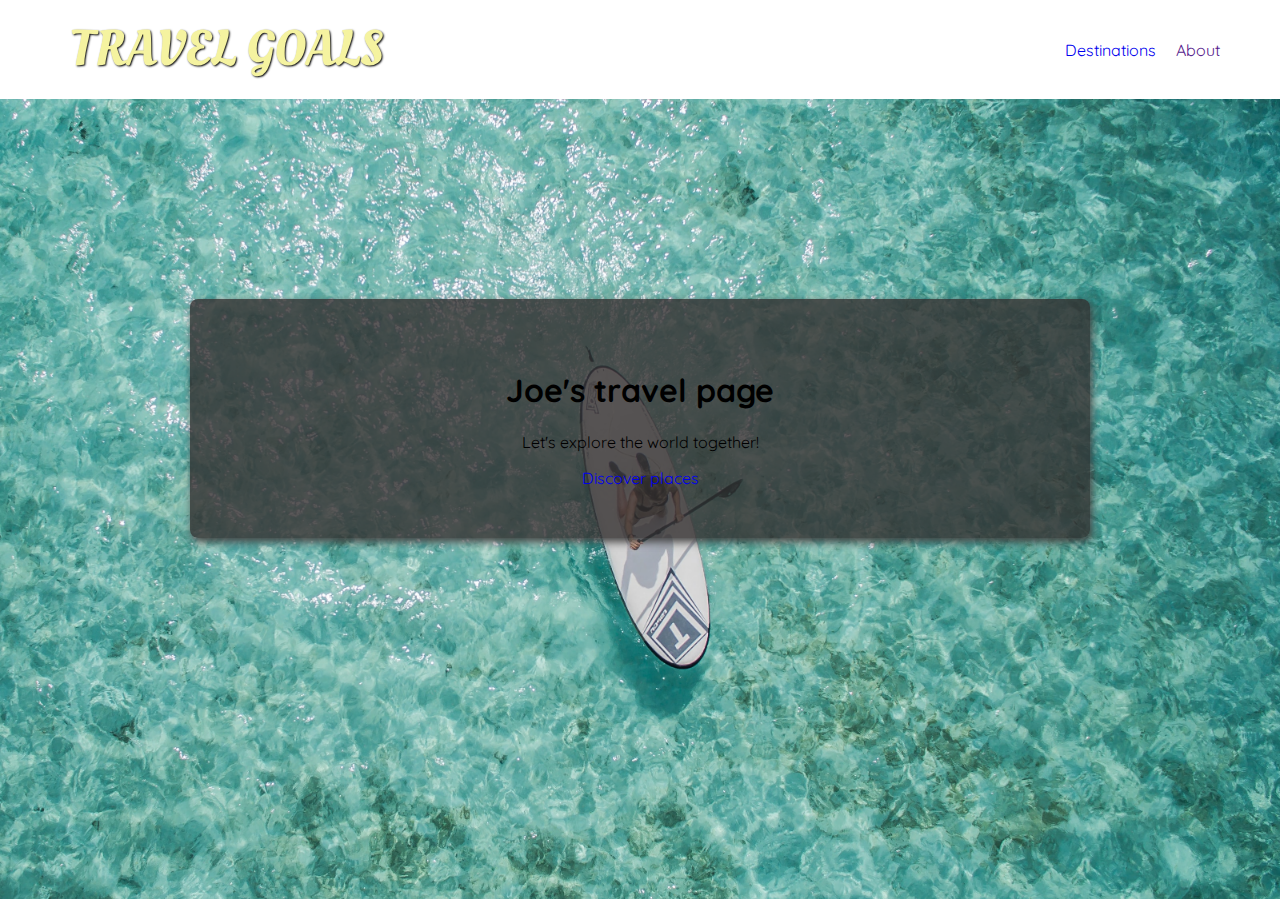
==== index.html @ 68dd68de "First commit" ====
<!DOCTYPE html>
<html lang="en">
<head>
    <meta charset="UTF-8">
    <link href="https://fonts.googleapis.com/css2?family=Raleway:wght@700&family=Oleo+Script:wght@700&family=Quicksand:wght@300;500&display=swap" rel="stylesheet" />

    <link rel="stylesheet" href="css/shared.css">
    <link rel="stylesheet" href="css/styles.css">

    <title>Travel Page</title>
</head>
<body>
    <header>
        <div id="page-logo">
            <a href="/index.html">Travel Goals</a> 
        </div>
        <nav>
            <ul>
                <li><a href="/places.html">Destinations</a></li>
                <li><a href="">About</a></li>
            </ul>
        </nav>
    </header>

    <main>
        <section id="hero">
            <div id="hero-content">
                <h1>Joe's travel page</h1>
                <p>Let's explore the world together!</p>
                <a href="/places.html">Discover places</a>
            </div>
        </section>

        <section id="highlight">

        </section>
    </main>

    <footer>

    </footer>
</body>
</html>
---- css/shared.css ----
body {
    font-family: 'Quicksand', sans-serif;
    margin: 0;
}

a {
    text-decoration: none;
}

ul {
    list-style: none;
    margin: 0;
    padding: 0;
}

header {
    display: flex;
    align-items: center;
    justify-content: space-between;
    padding: 15px 60px;
}

header ul {
    display: flex;
    justify-content: flex-end;
    text-align: right;
}

header li {
    margin-left: 20px;
}

#page-logo a{
    padding: 10px;
    font-family: 'Oleo Script', sans-serif;
    color: rgb(245, 243, 160);
    font-size: 50px;
    text-decoration: none;
    text-transform: uppercase;
    text-shadow: 1px 1px 2px rgb(0, 0, 0);
}
---- css/styles.css ----
#hero {
    height: 800px;
    background-image: url("../img/places/ocean.jpg");
    background-position: center;
    background-size: cover;
}

#hero-content {
    width: 900px;
    background-color: rgba(51, 47, 47, 0.8);
    box-shadow: 2px 4px 8px rgb(68, 67, 67);
    border-radius: 8px;
    text-align: center;
    padding: 50px 0;
    margin: 0 auto;

    position: relative;
    top: 200px;
}
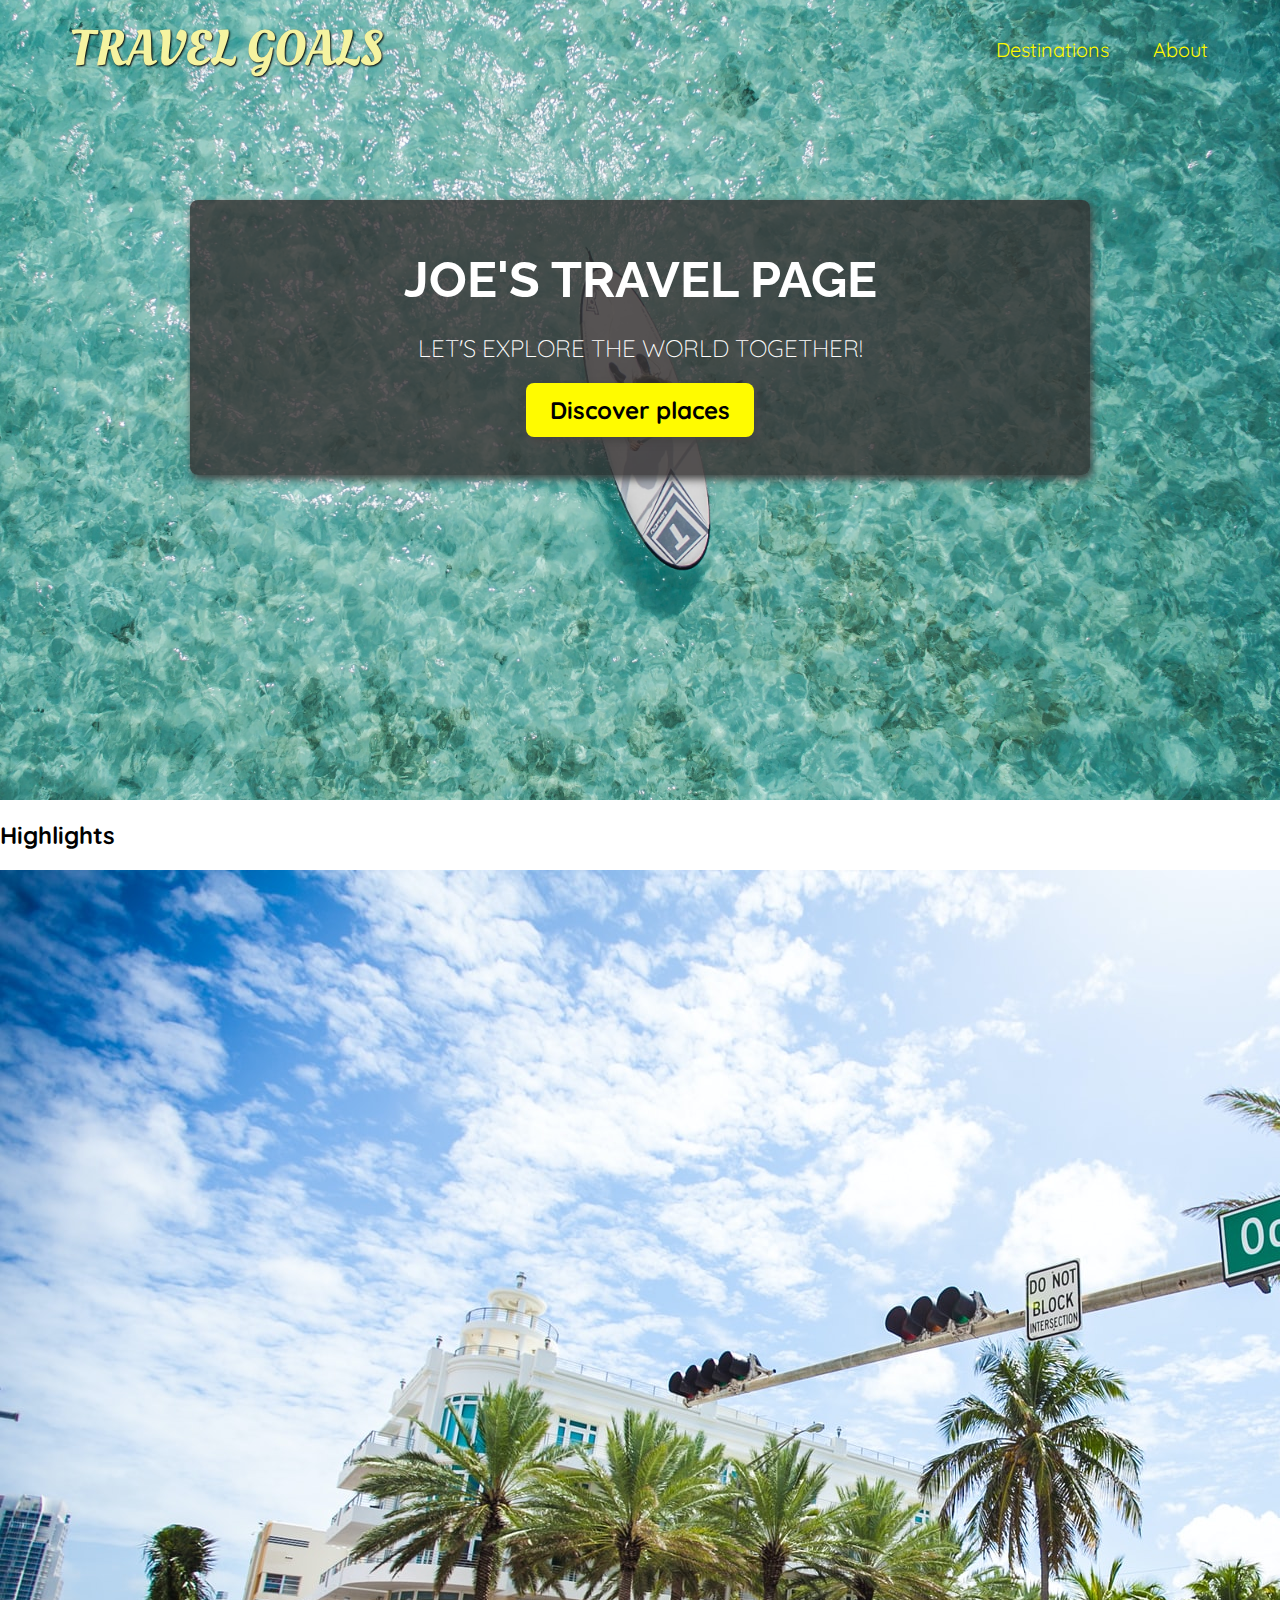
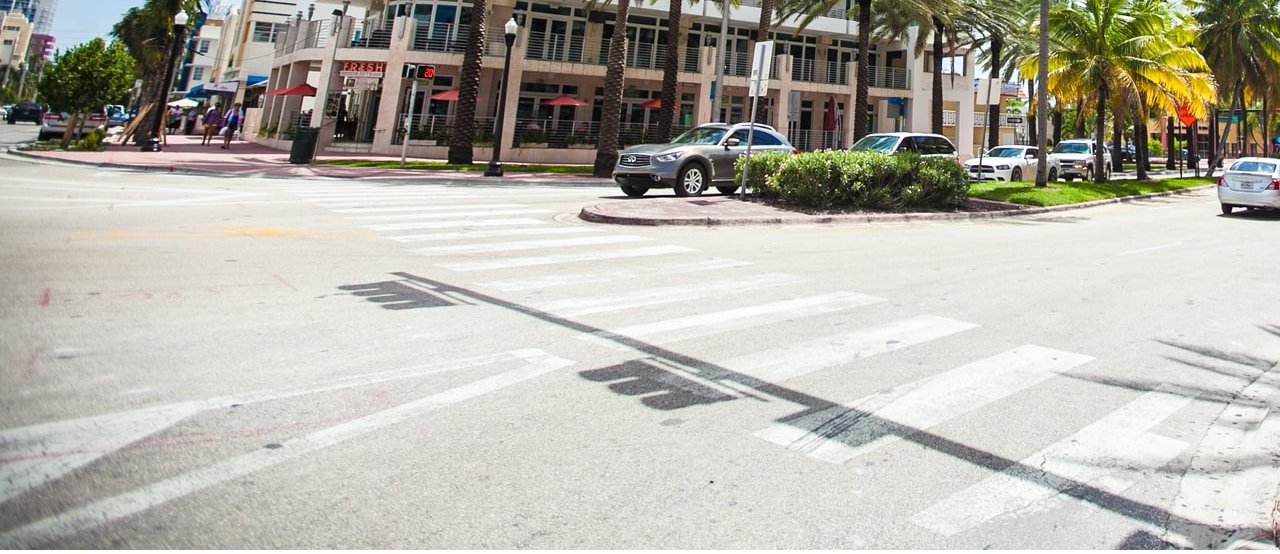
==== commit 21282796: "Added images of highlights section" ====
--- a/index.html
+++ b/index.html
@@ -32,7 +32,14 @@
         </section>
 
         <section id="highlight">
-
+            <h2>Highlights</h2>
+            <ul id="destinations">
+                <li class="destination">
+                    <img src="/img/places/miami.jpg" alt="Miami">
+                </li>
+                <li class="destination"></li>
+                <li class="destination"></li>
+            </ul>
         </section>
     </main>
 
--- a/css/shared.css
+++ b/css/shared.css
@@ -18,6 +18,22 @@
     align-items: center;
     justify-content: space-between;
     padding: 15px 60px;
+
+    position: absolute;
+    top: 0;
+    left: 0;
+    width: 100%;
+    box-sizing: border-box;
+}
+
+#page-logo a {
+    padding: 10px;
+    font-family: 'Oleo Script', sans-serif;
+    color: rgb(245, 243, 160);
+    font-size: 50px;
+    text-decoration: none;
+    text-transform: uppercase;
+    text-shadow: 1px 1px 2px rgb(0, 0, 0);
 }
 
 header ul {
@@ -30,12 +46,15 @@
     margin-left: 20px;
 }
 
-#page-logo a{
-    padding: 10px;
-    font-family: 'Oleo Script', sans-serif;
-    color: rgb(245, 243, 160);
-    font-size: 50px;
-    text-decoration: none;
-    text-transform: uppercase;
-    text-shadow: 1px 1px 2px rgb(0, 0, 0);
+header a {
+    color: rgb(255, 251, 0);
+    font-size: 20px;
+    padding: 12px;
+    border-radius: 6px;
+    text-shadow: 1px 1px 2px rgba(0,0,0,0.2);
+}
+
+header a:hover {
+    color: rgb(77, 77, 77);
+    background-color: rgb(255, 251, 0);
 }--- a/css/styles.css
+++ b/css/styles.css
@@ -16,4 +16,35 @@
 
     position: relative;
     top: 200px;
+}
+
+#hero-content h1 {
+    color: white;
+    text-transform: uppercase;
+    font-size: 50px;
+    font-family: 'Raleway', sans-serif;
+    margin: 0;
+}
+
+#hero-content p {
+    color: white;
+    text-transform: uppercase;
+    font-size: 24px;
+    font-weight: 300;
+    margin-bottom: 32px;
+}
+
+#hero-content a {
+    text-decoration: none;
+    background-color: rgb(255, 251, 0);
+    padding: 12px 24px;
+    color: black;
+    font-size: 24px;
+    font-weight: bold;
+    border-radius: 8px;
+    box-shadow: 2px 4px 8px rgb(68, 67, 67);
+}
+
+#hero-content a:hover {
+    background-color: rgb(255, 238, 0);
 }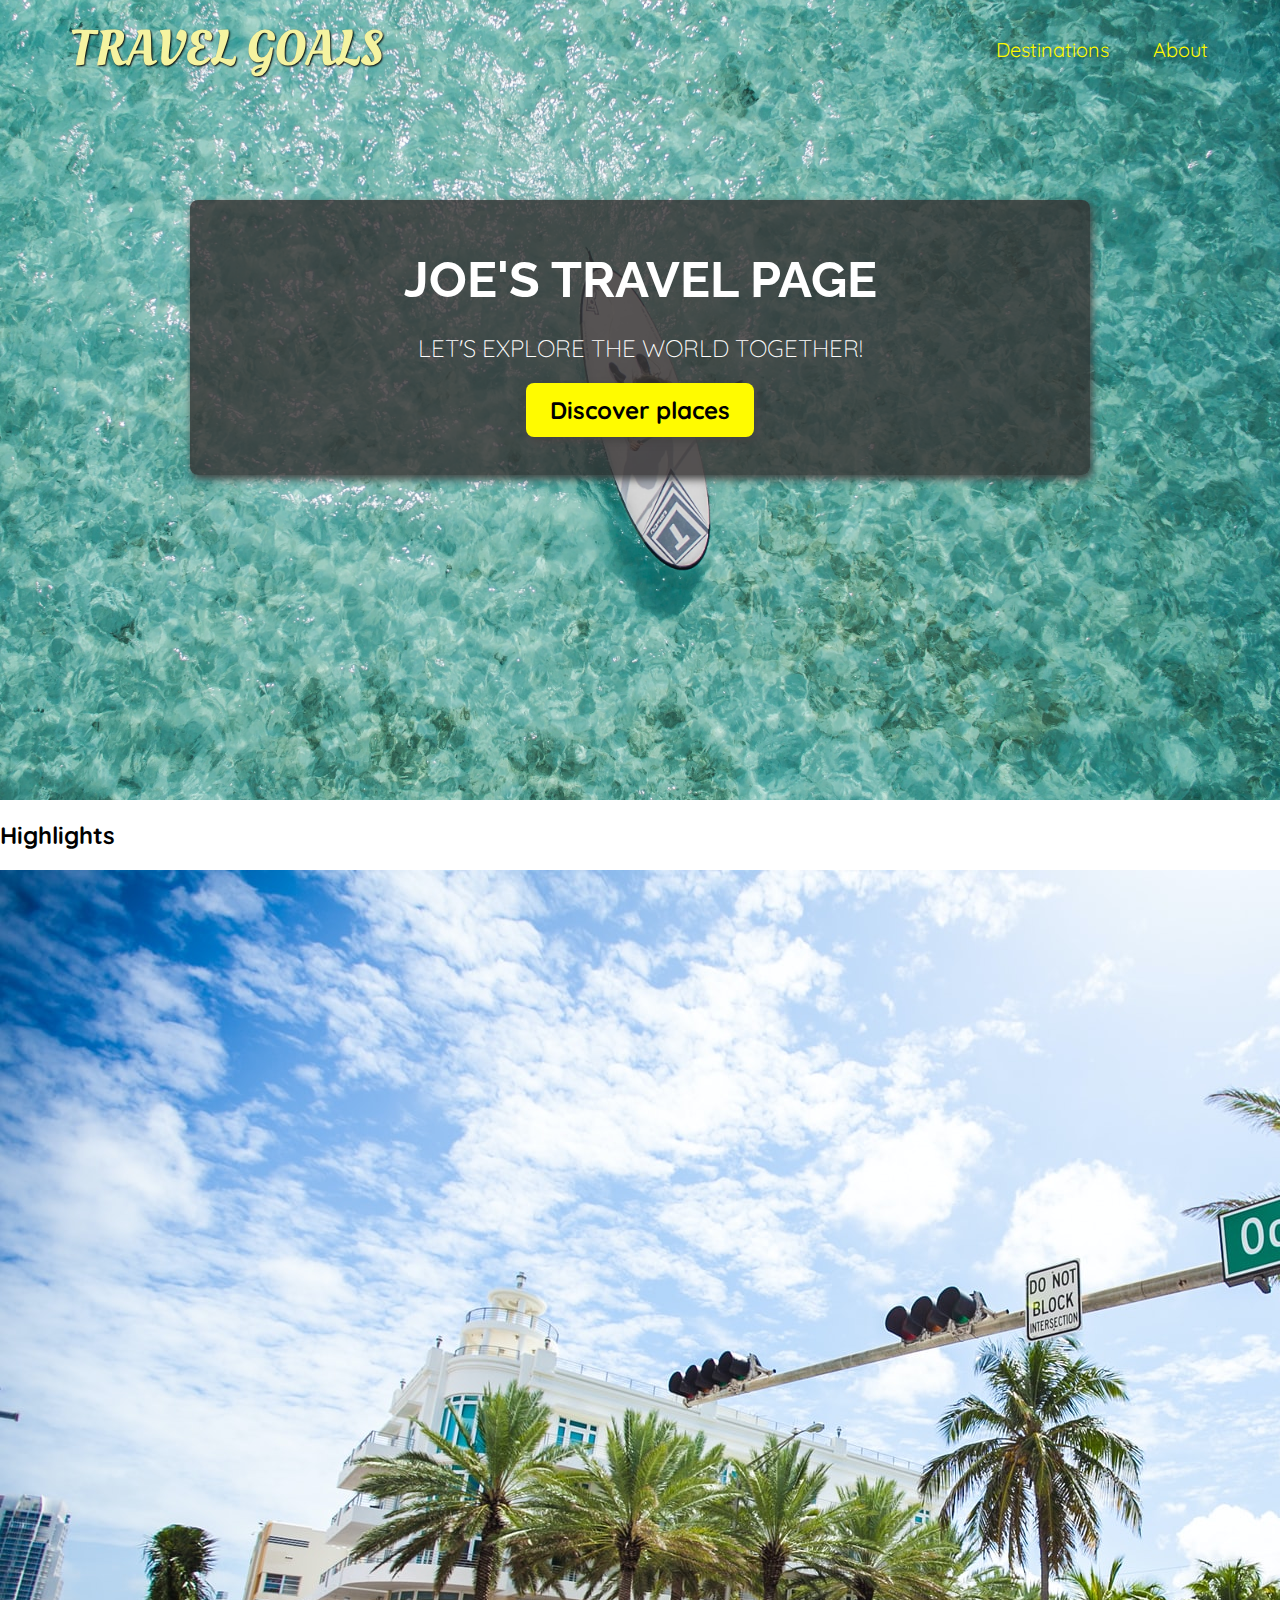
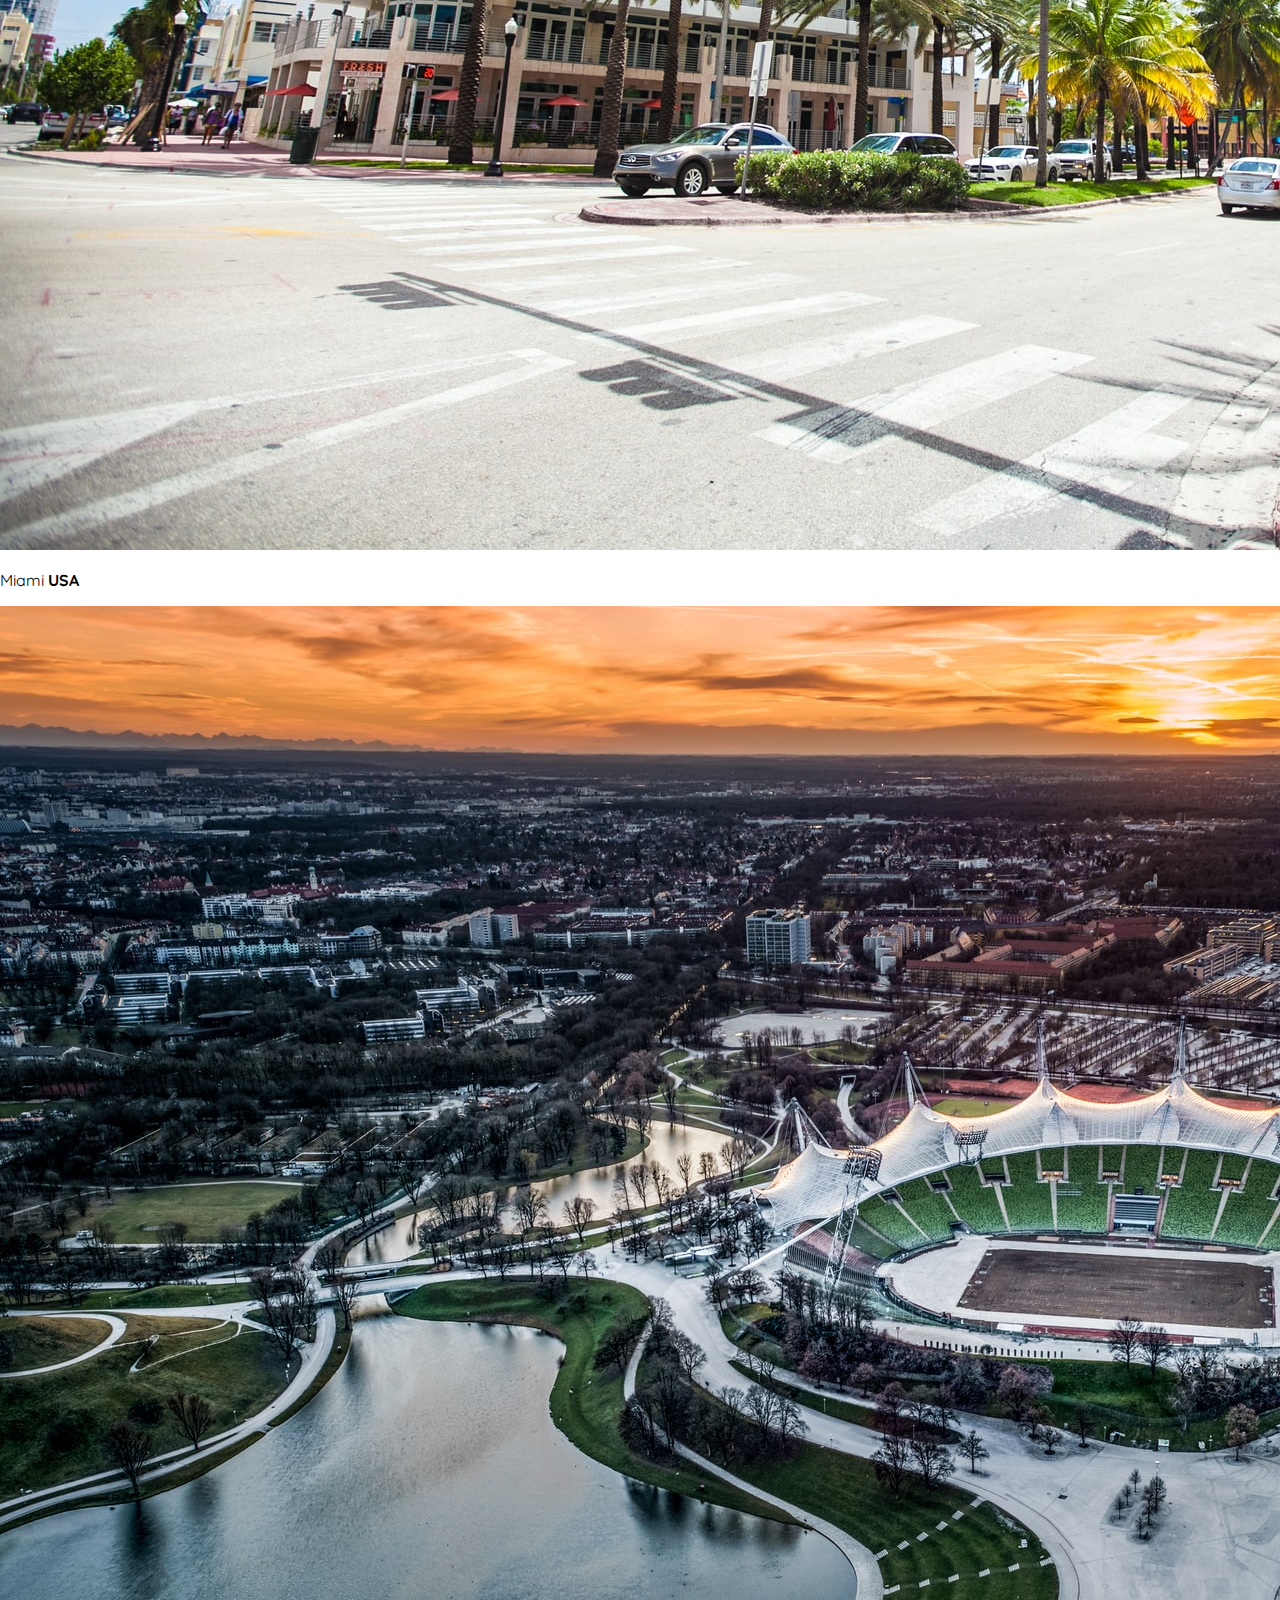
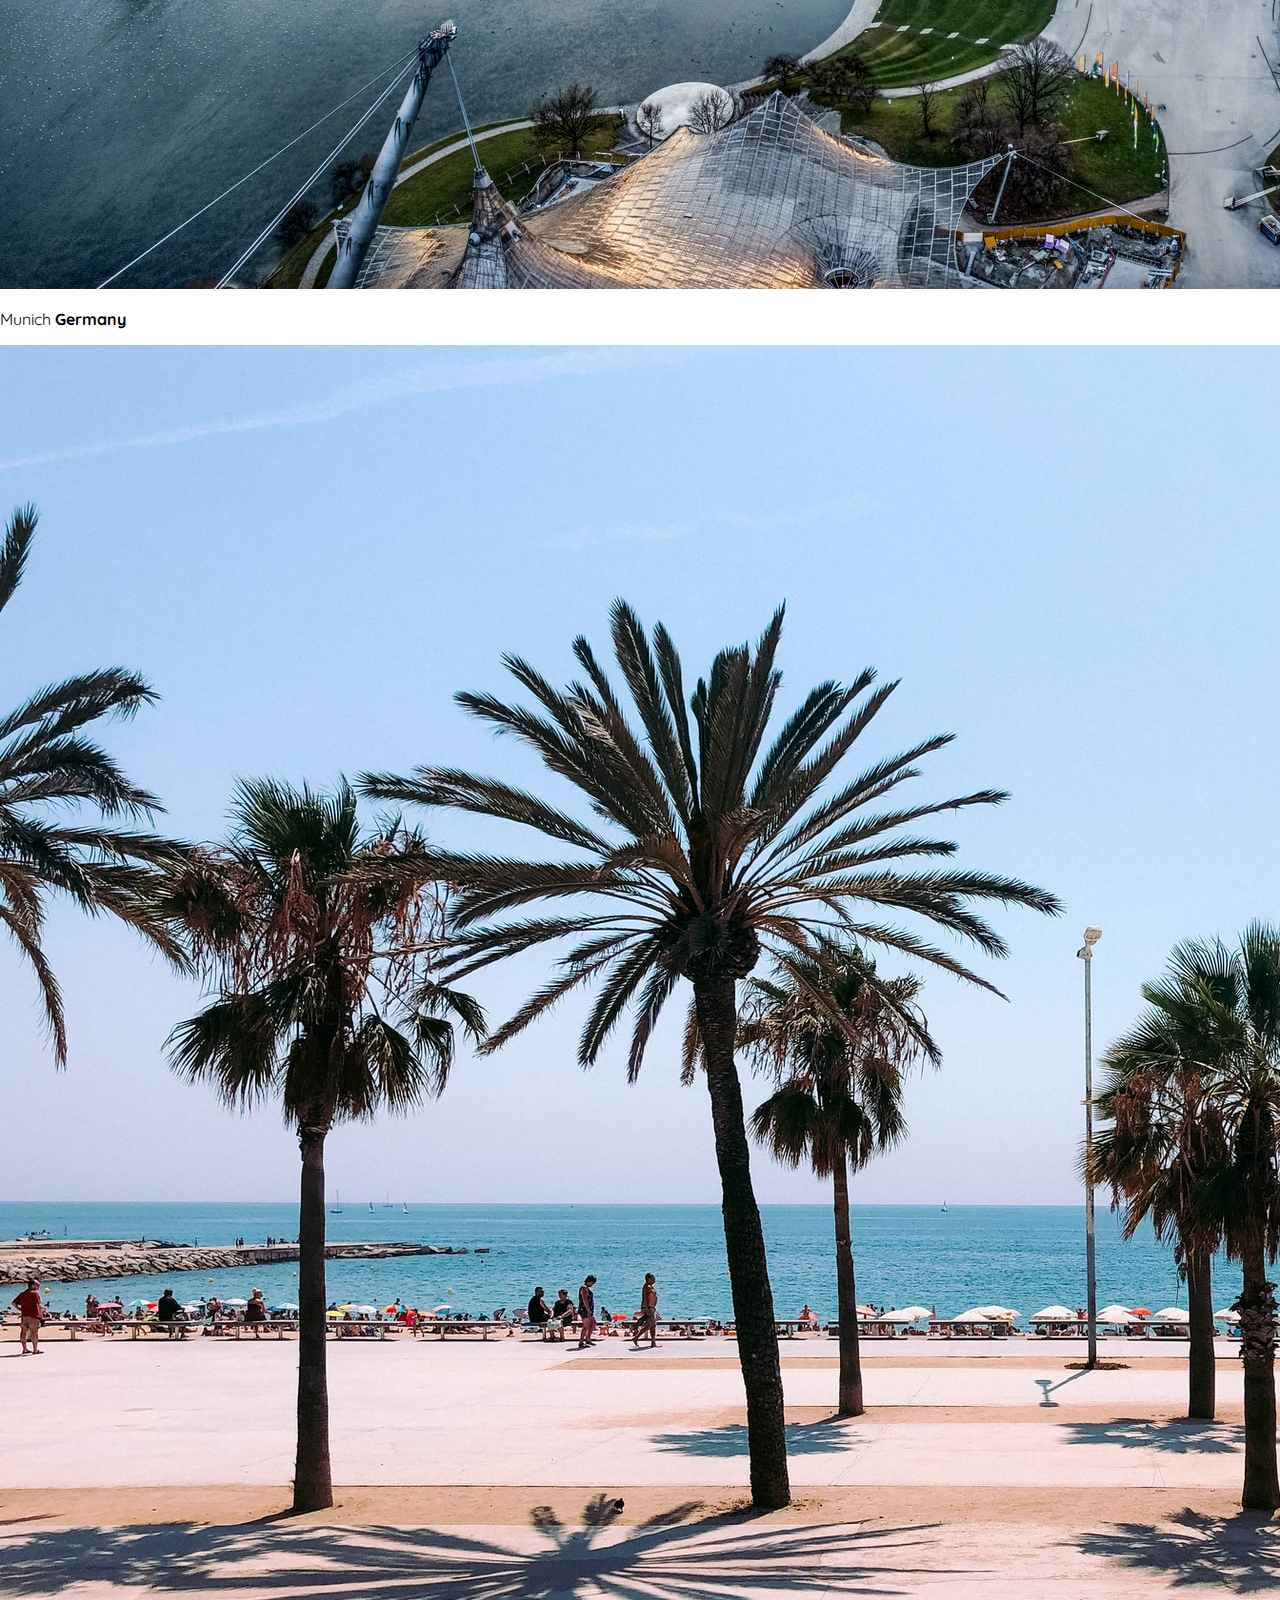
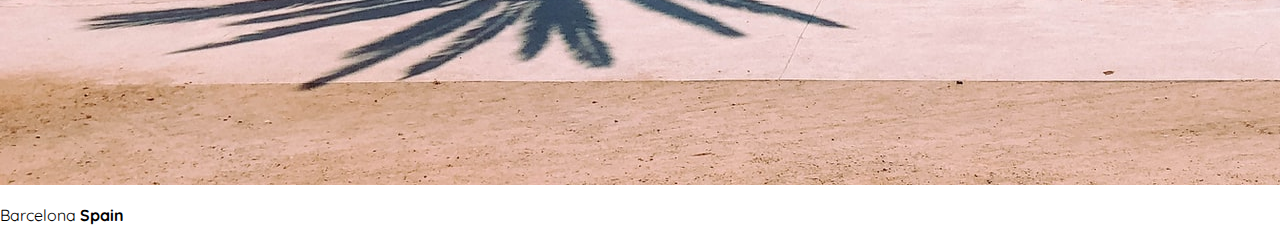
==== commit 4e3c806e: "Added the structure of highlights" ====
--- a/index.html
+++ b/index.html
@@ -14,7 +14,7 @@
         <div id="page-logo">
             <a href="/index.html">Travel Goals</a> 
         </div>
-        <nav>
+        <nav class="menu-links">
             <ul>
                 <li><a href="/places.html">Destinations</a></li>
                 <li><a href="">About</a></li>
@@ -35,10 +35,17 @@
             <h2>Highlights</h2>
             <ul id="destinations">
                 <li class="destination">
-                    <img src="/img/places/miami.jpg" alt="Miami">
+                    <img src="/img/places/miami.jpg" alt="Miami streets on a sunny day">
+                    <p>Miami <strong>USA</strong></p>
                 </li>
-                <li class="destination"></li>
-                <li class="destination"></li>
+                <li class="destination">
+                    <img src="/img/places/munich.jpg" alt="Munich stadium in winter">
+                    <p>Munich <strong>Germany</strong></p>
+                </li>
+                <li class="destination">
+                    <img src="/img/places/barcelona.jpg" alt="Palm beach in Barcelona">
+                    <p>Barcelona <strong>Spain</strong></p>
+                </li>
             </ul>
         </section>
     </main>
--- a/css/shared.css
+++ b/css/shared.css
@@ -36,17 +36,17 @@
     text-shadow: 1px 1px 2px rgb(0, 0, 0);
 }
 
-header ul {
+.menu-links ul {
     display: flex;
     justify-content: flex-end;
     text-align: right;
 }
 
-header li {
+.menu-links li {
     margin-left: 20px;
 }
 
-header a {
+.menu-links a {
     color: rgb(255, 251, 0);
     font-size: 20px;
     padding: 12px;
@@ -54,7 +54,7 @@
     text-shadow: 1px 1px 2px rgba(0,0,0,0.2);
 }
 
-header a:hover {
+.menu-links a:hover {
     color: rgb(77, 77, 77);
     background-color: rgb(255, 251, 0);
 }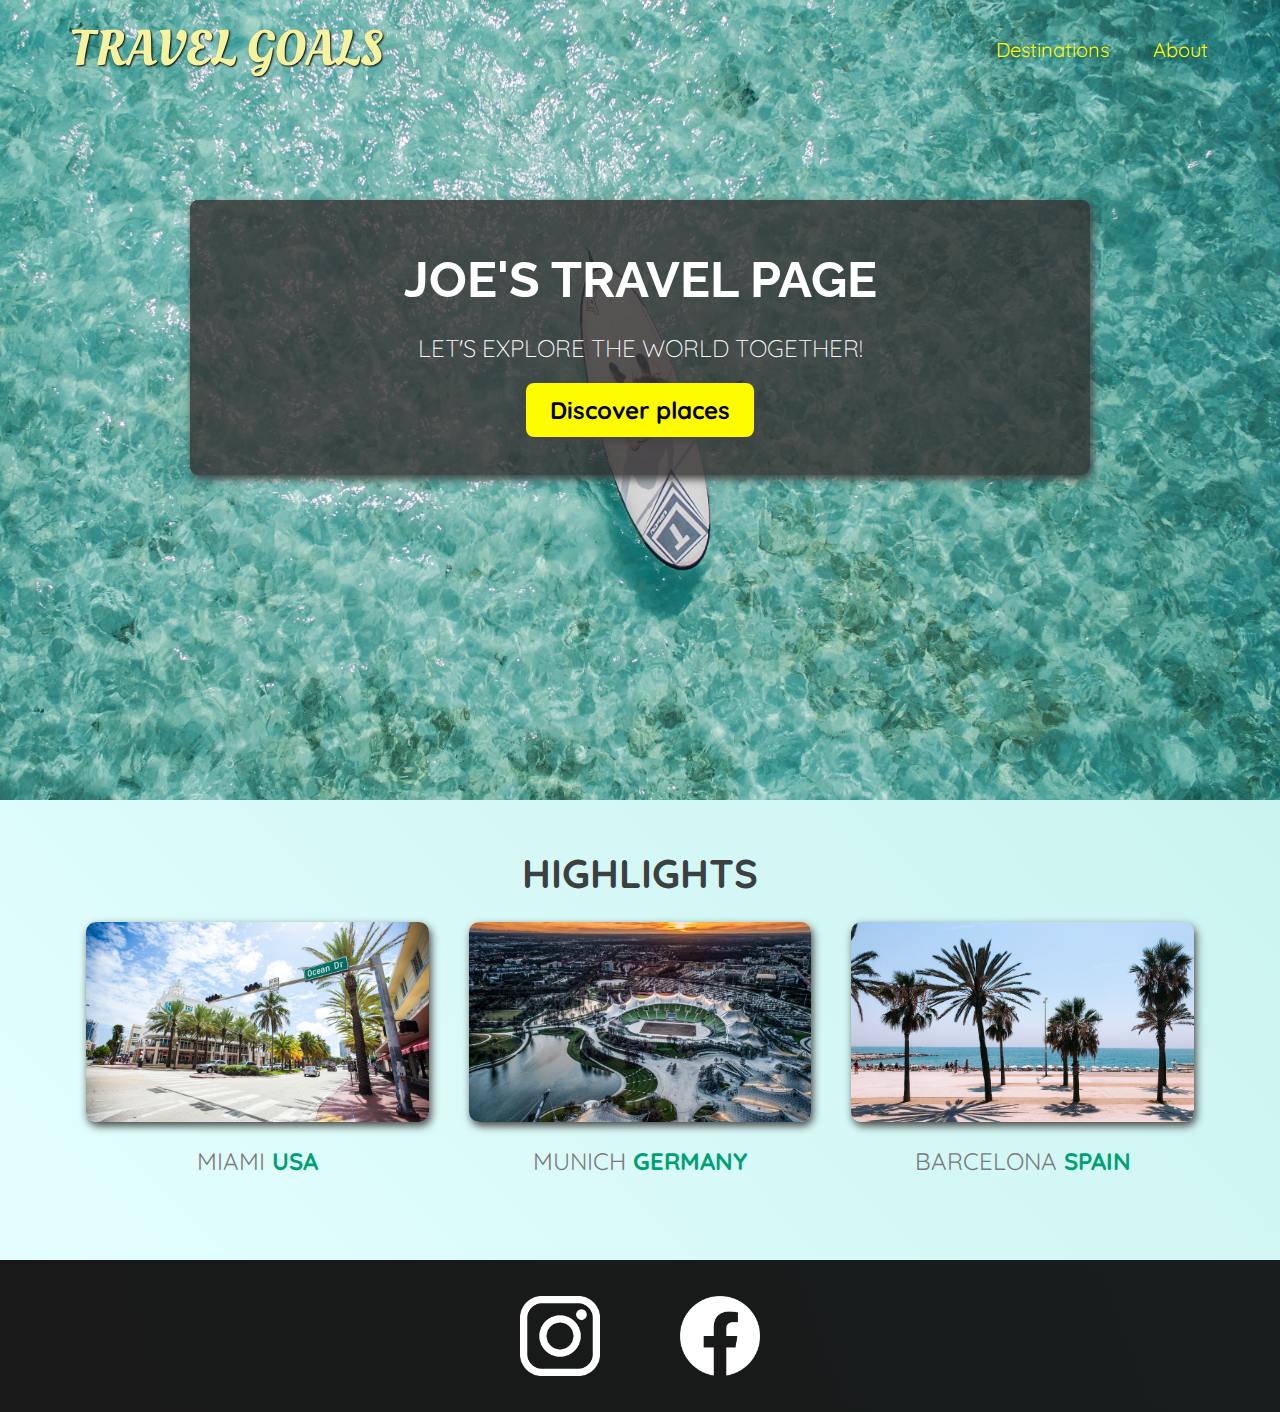
==== commit 3c4e0ddc: "Finishing the footer" ====
--- a/index.html
+++ b/index.html
@@ -51,7 +51,18 @@
     </main>
 
     <footer>
-
+        <ul>
+            <li>
+                <a href="https://www.instagram.com">
+                    <img src="/img/icons/insta.png" alt="Instagram icon">
+                </a>
+            </li>
+            <li>
+                <a href="https://www.facebook.com">
+                    <img src="/img/icons/facebook.png" alt="Facebook icon">
+                </a>
+            </li>
+        </ul>
     </footer>
 </body>
 </html>--- a/css/shared.css
+++ b/css/shared.css
@@ -57,4 +57,25 @@
 .menu-links a:hover {
     color: rgb(77, 77, 77);
     background-color: rgb(255, 251, 0);
+}
+
+footer {
+    background: linear-gradient(70deg, rgb(24,24,24), rgb(25,29,29));
+    padding: 36px;
+}
+
+footer ul {
+    display: flex;
+    justify-content: center;
+    gap: 80px;
+}
+
+footer li {
+    width: 80px;
+    height: 80px;
+}
+
+footer img {
+    width: 100%;
+    height: 100%;
 }--- a/css/styles.css
+++ b/css/styles.css
@@ -47,4 +47,49 @@
 
 #hero-content a:hover {
     background-color: rgb(255, 238, 0);
+}
+
+#highlight {
+    padding: 24px;
+    background: linear-gradient(45deg, rgb(227, 255, 253), rgb(202, 243, 240));
+}
+
+#highlight h2 {
+    text-transform: uppercase;
+    text-align: center;
+    font-size: 40px;
+    color: rgb(59, 65, 64);
+    margin: 24px 0;
+}
+
+#destinations {
+    display: flex;
+    gap: 40px;
+    justify-content: center;
+    width: 90%;
+    margin: auto auto 40px auto;
+}
+
+.destination {
+    text-transform: uppercase;
+    flex: 1;
+}
+
+.destination img {
+    height: 200px;
+    width: 100%;
+    box-shadow: 2px 4px 8px rgb(68, 67, 67);
+    border-radius: 10px;
+    object-fit: cover;
+}
+
+.destination p {
+    text-align: center;
+    font-size: 24px;
+    color: rgb(124, 123, 123);
+    margin: 20px 0;
+}
+
+.destination strong {
+    color: rgb(0, 160, 117);
 }